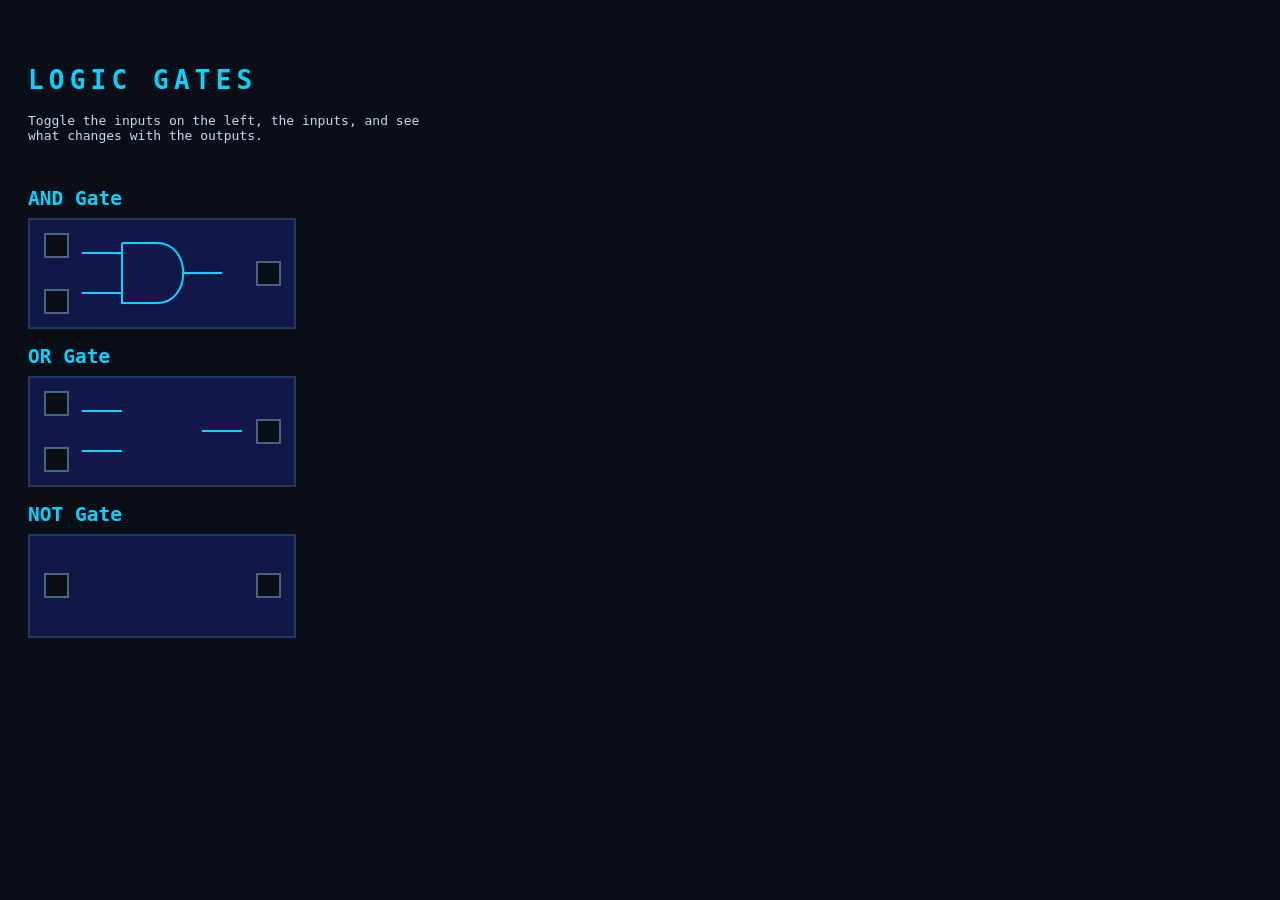
==== Logic Gates/gatesOnCanvas.html @ 5950aa94 "Add files via upload" ====
<!DOCTYPE html>
<html lang="en">
<head>
    <meta charset="UTF-8">
    <meta name="viewport" content="width=device-width, initial-scale=1.0">
    <title>Document</title>

    <link rel="stylesheet" href="style.css">
    <script src="canvasScript.js" defer ></script>

</head>
<body>
    <h1>Logic Gates</h1>
    <p>Toggle the inputs on the left, the inputs, and see
    <br>what changes with the outputs.
    </p>
    <br>

    <h2>AND Gate</h2>
    <div class="gate" id="andForm">
        <div class="inputs">
            <input type="checkbox" name="andA" id="andA">
            <input type="checkbox" name="andB" id="andB">
        </div>
        <canvas id="andGate" width="160px" height="80px"></canvas>
        <input type="checkbox" name="outAND" id="outAND">
    </div>
   

    <h2>OR Gate</h2>
    <div class="gate" id="andForm">
        <div class="inputs">
            <input type="checkbox" name="orA" id="orA">
            <input type="checkbox" name="orB" id="orB">
        </div>
        <canvas id="orGate" width="160px" height="80px"></canvas>
        <input type="checkbox" name="outOR" id="outOR">
    </div>
    

    <h2>NOT Gate</h2>
    <div class="gate" id="andForm">
        <div class="inputs">
            <input type="checkbox" name="notA" id="notA">
        </div>
        <canvas id="notGate" width="160px" height="80px"></canvas>
        <input type="checkbox" name="outNOT" id="outNOT">
    </div>
    
    
</body>
</html>
---- Logic Gates/style.css ----
body{
    background: #0a0e17;
    color: #c9d8e8;
    font-family: monospace;
    padding: 40px 20px;
}

h1{
    color: #00d4ff;
    text-transform: uppercase;
    letter-spacing: 0.2em;
}

h2{
    color:#00d4ff;
    margin-top: 16px;
    margin-bottom: 8px;
}

input[type="checkbox"]{
    appearance: none; /*create a blank slate */
    /* make our own checkbox style */
    background: #0a0e17;
    width: 25px;
    height: 25px;
    border: 2px solid #4a6480;
    cursor:pointer;
}
input[type="checkbox"]:checked{
    background: rgba(0, 255, 153, 0.2);
    border-color: #00ff99;
    box-shadow: 0,0,10px rgba(0, 255, 153, 0.5);
}

.gate{
    display: flex;
    align-items: center;
    gap:10px;

    background-color: #111847;
    border: 2px solid #1e3a5f;
    width:fit-content;
    padding: 10px;
}

.inputs {
    display: flex;
    flex-direction: column;
    gap: 25px;
}
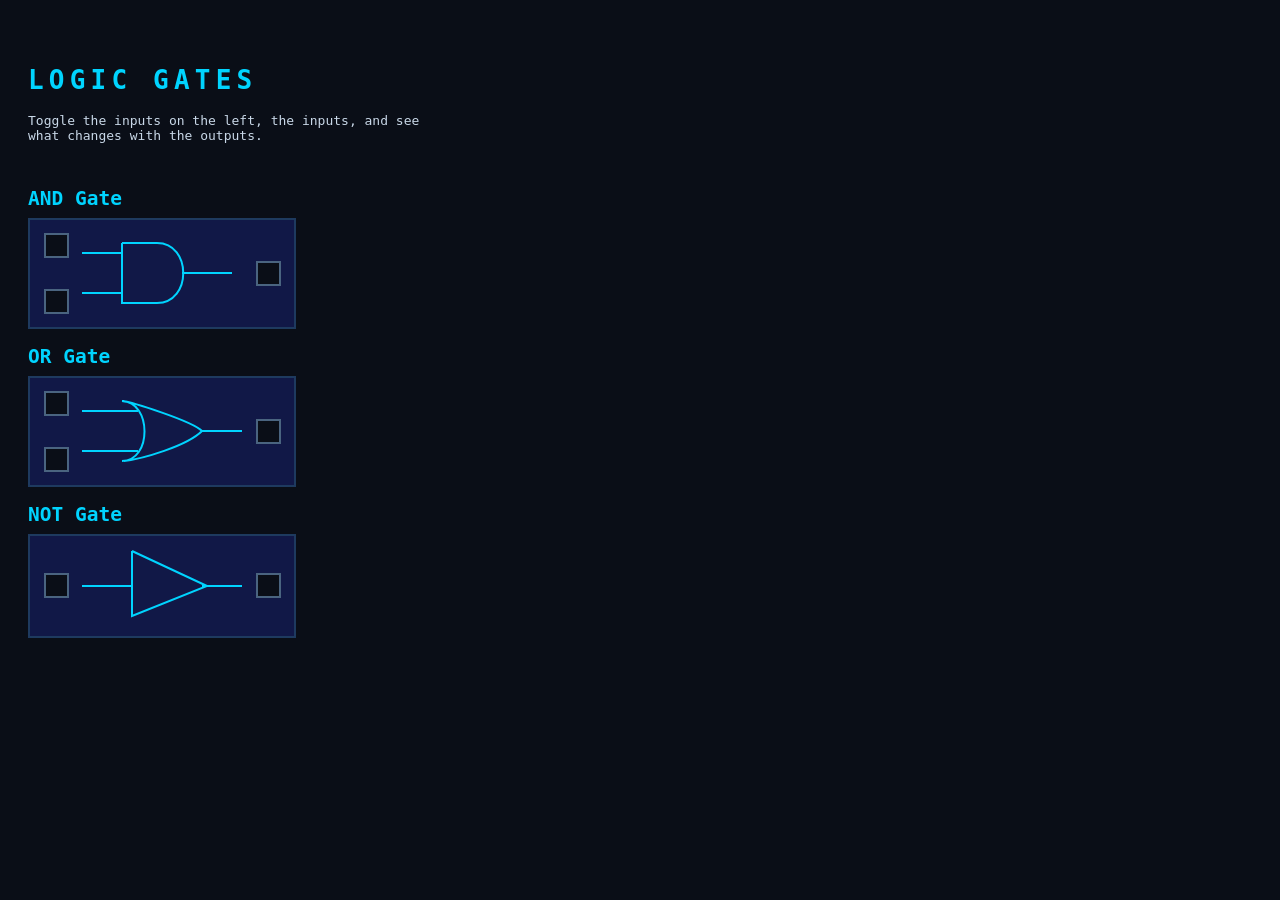
==== commit 06b0915f: "Add files via upload" ====
--- a/Logic Gates/gatesOnCanvas.html
+++ b/Logic Gates/gatesOnCanvas.html
@@ -7,6 +7,7 @@
 
     <link rel="stylesheet" href="style.css">
     <script src="canvasScript.js" defer ></script>
+    <script src="script.js" defer></script>
 
 </head>
 <body>
